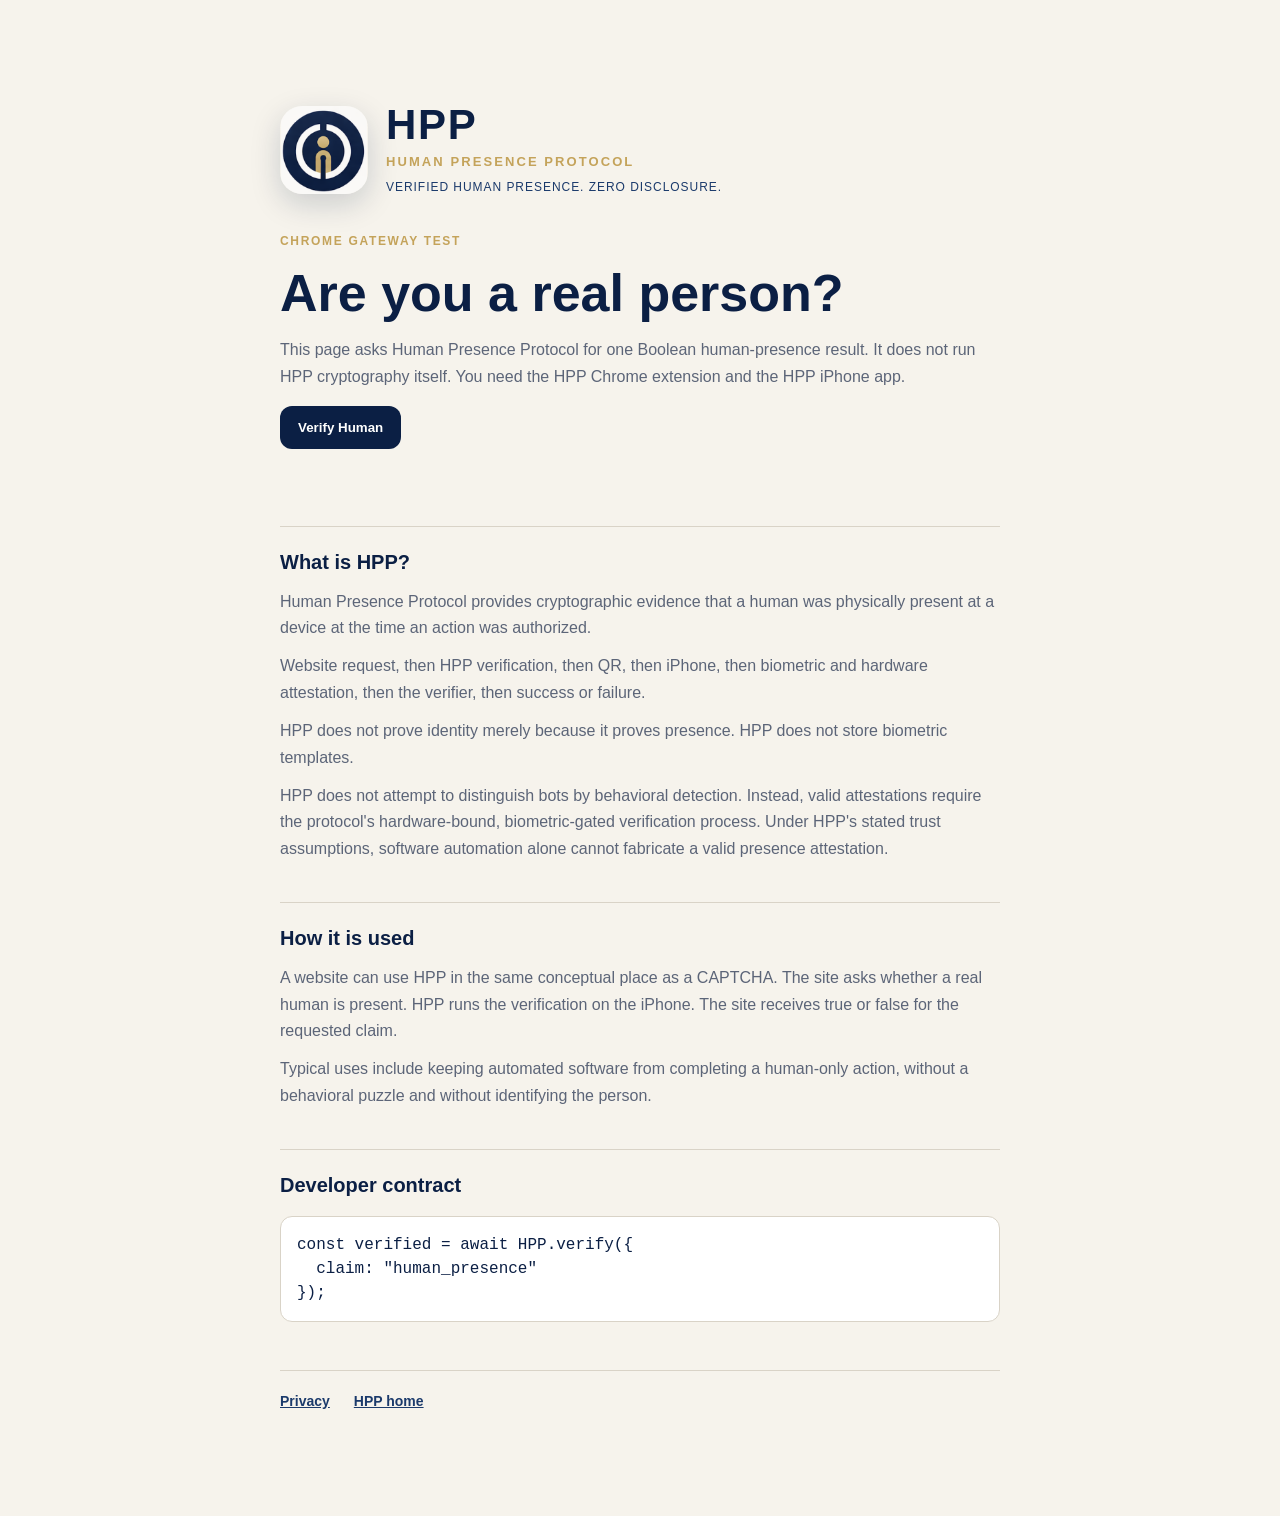
==== Dev/Chrome/index.html @ 30cedc70 "Publish the HPP Chrome Gateway test site and its privacy policy. Puts the branded demo at /Dev/Chrom" ====
<!doctype html>
<html lang="en">
  <head>
    <meta charset="utf-8">
    <meta name="viewport" content="width=device-width, initial-scale=1">
    <meta http-equiv="Content-Security-Policy" content="default-src 'self'; script-src 'self'; style-src 'self'; img-src 'self'; base-uri 'self'; form-action 'self'">
    <title>Human Presence Protocol</title>
    <link rel="stylesheet" href="style.css">
    <link rel="icon" href="icons/hpp-icon.png" type="image/png">
  </head>
  <body>
    <main>
      <header class="brand">
        <img class="brand-mark" src="icons/hpp-icon.png" width="88" height="88" alt="Human Presence Protocol">
        <div class="brand-text">
          <div class="wordmark">HPP</div>
          <div class="product">Human Presence Protocol</div>
          <div class="tagline">Verified human presence. Zero disclosure.</div>
        </div>
      </header>
      <p class="kicker">Chrome Gateway test</p>
      <h1>Are you a real person?</h1>
      <p class="lead">This page asks Human Presence Protocol for one Boolean human-presence result. It does not run HPP cryptography itself. You need the HPP Chrome extension and the HPP iPhone app.</p>
      <button id="verify" type="button">Verify Human</button>
      <div id="result" aria-live="polite"></div>
      <section class="about">
        <h2>What is HPP?</h2>
        <p>Human Presence Protocol provides cryptographic evidence that a human was physically present at a device at the time an action was authorized.</p>
        <p>Website request, then HPP verification, then QR, then iPhone, then biometric and hardware attestation, then the verifier, then success or failure.</p>
        <p>HPP does not prove identity merely because it proves presence. HPP does not store biometric templates.</p>
        <p>HPP does not attempt to distinguish bots by behavioral detection. Instead, valid attestations require the protocol's hardware-bound, biometric-gated verification process. Under HPP's stated trust assumptions, software automation alone cannot fabricate a valid presence attestation.</p>
      </section>
      <section class="about">
        <h2>How it is used</h2>
        <p>A website can use HPP in the same conceptual place as a CAPTCHA. The site asks whether a real human is present. HPP runs the verification on the iPhone. The site receives true or false for the requested claim.</p>
        <p>Typical uses include keeping automated software from completing a human-only action, without a behavioral puzzle and without identifying the person.</p>
      </section>
      <section>
        <h2>Developer contract</h2>
        <pre>const verified = await HPP.verify({
  claim: "human_presence"
});</pre>
      </section>
      <nav class="site-foot" aria-label="Site">
        <a href="Privacy/">Privacy</a>
        <a href="https://humanpresenceprotocol.com/">HPP home</a>
      </nav>
    </main>
    <script src="hpp-web.js"></script>
    <script src="app.js"></script>
  </body>
</html>
---- Dev/Chrome/style.css ----
:root {
  --navy: #0b1f44;
  --navy-2: #1b3a6b;
  --gold: #c4a35a;
  --cream: #f6f3ec;
  --ink: #1a2744;
  --muted: #5c6578;
  --line: #d9d3c7;
}

body {
  margin: 0;
  background: var(--cream);
  color: var(--ink);
  font: 16px/1.5 -apple-system, BlinkMacSystemFont, "Segoe UI", sans-serif;
}

main {
  max-width: 720px;
  margin: 8vh auto;
  padding: 32px;
}

.brand {
  display: flex;
  align-items: center;
  gap: 18px;
  margin-bottom: 36px;
}

.brand-mark {
  width: 88px;
  height: 88px;
  border-radius: 22px;
  box-shadow: 0 10px 30px rgba(11, 31, 68, 0.18);
}

.wordmark {
  font-size: 42px;
  font-weight: 800;
  letter-spacing: 0.04em;
  color: var(--navy);
  line-height: 1;
}

.product {
  margin-top: 6px;
  font-size: 13px;
  letter-spacing: 0.16em;
  text-transform: uppercase;
  color: var(--gold);
  font-weight: 700;
}

.tagline {
  margin-top: 6px;
  font-size: 12px;
  letter-spacing: 0.08em;
  text-transform: uppercase;
  color: var(--navy-2);
}

.kicker {
  margin: 0 0 8px;
  font-size: 12px;
  letter-spacing: 0.14em;
  text-transform: uppercase;
  color: var(--gold);
  font-weight: 700;
}

h1 {
  font-size: clamp(32px, 6vw, 52px);
  line-height: 1.08;
  margin: 14px 0;
  color: var(--navy);
  overflow-wrap: anywhere;
}

.lead,
p {
  color: var(--muted);
  line-height: 1.65;
}

h2 {
  color: var(--navy);
  font-size: 20px;
  margin: 0 0 12px;
}

button,
a.btn {
  display: inline-block;
  border: 0;
  border-radius: 12px;
  padding: 14px 18px;
  background: var(--navy);
  color: #fff;
  font-weight: 700;
  cursor: pointer;
  text-decoration: none;
}

button:hover,
a.btn:hover {
  background: var(--navy-2);
}

a {
  color: var(--navy-2);
  font-weight: 600;
}

.site-foot {
  margin-top: 48px;
  padding-top: 20px;
  border-top: 1px solid var(--line);
  display: flex;
  flex-wrap: wrap;
  gap: 16px 24px;
  font-size: 14px;
}

.site-foot a {
  color: var(--navy-2);
}

.meta {
  font-size: 13px;
  letter-spacing: 0.04em;
  text-transform: uppercase;
  color: var(--gold);
  font-weight: 700;
}

.policy h2 {
  margin-top: 8px;
}

.policy h3 {
  color: var(--navy);
  font-size: 16px;
  margin: 20px 0 8px;
}

.policy ul {
  color: var(--muted);
  line-height: 1.65;
  padding-left: 1.2em;
}

.policy li {
  margin: 0 0 8px;
}

.policy table {
  width: 100%;
  border-collapse: collapse;
  font-size: 14px;
}

.policy th,
.policy td {
  text-align: left;
  vertical-align: top;
  padding: 10px 12px 10px 0;
  border-bottom: 1px solid var(--line);
}

.policy th {
  color: var(--navy);
  font-size: 12px;
  letter-spacing: 0.08em;
  text-transform: uppercase;
}

.contact {
  background: #fff;
  border: 1px solid var(--line);
  border-radius: 12px;
  padding: 16px 18px;
}

#result {
  min-height: 1.4em;
  margin-top: 14px;
  color: var(--navy);
  font-weight: 600;
}

section {
  margin-top: 40px;
  border-top: 1px solid var(--line);
  padding-top: 20px;
}

.about p {
  margin: 0 0 12px;
}

pre {
  overflow: auto;
  background: #fff;
  color: var(--navy);
  padding: 16px;
  border-radius: 12px;
  border: 1px solid var(--line);
}

.success .brand {
  margin-bottom: 24px;
}

.success a.btn {
  margin-top: 20px;
}
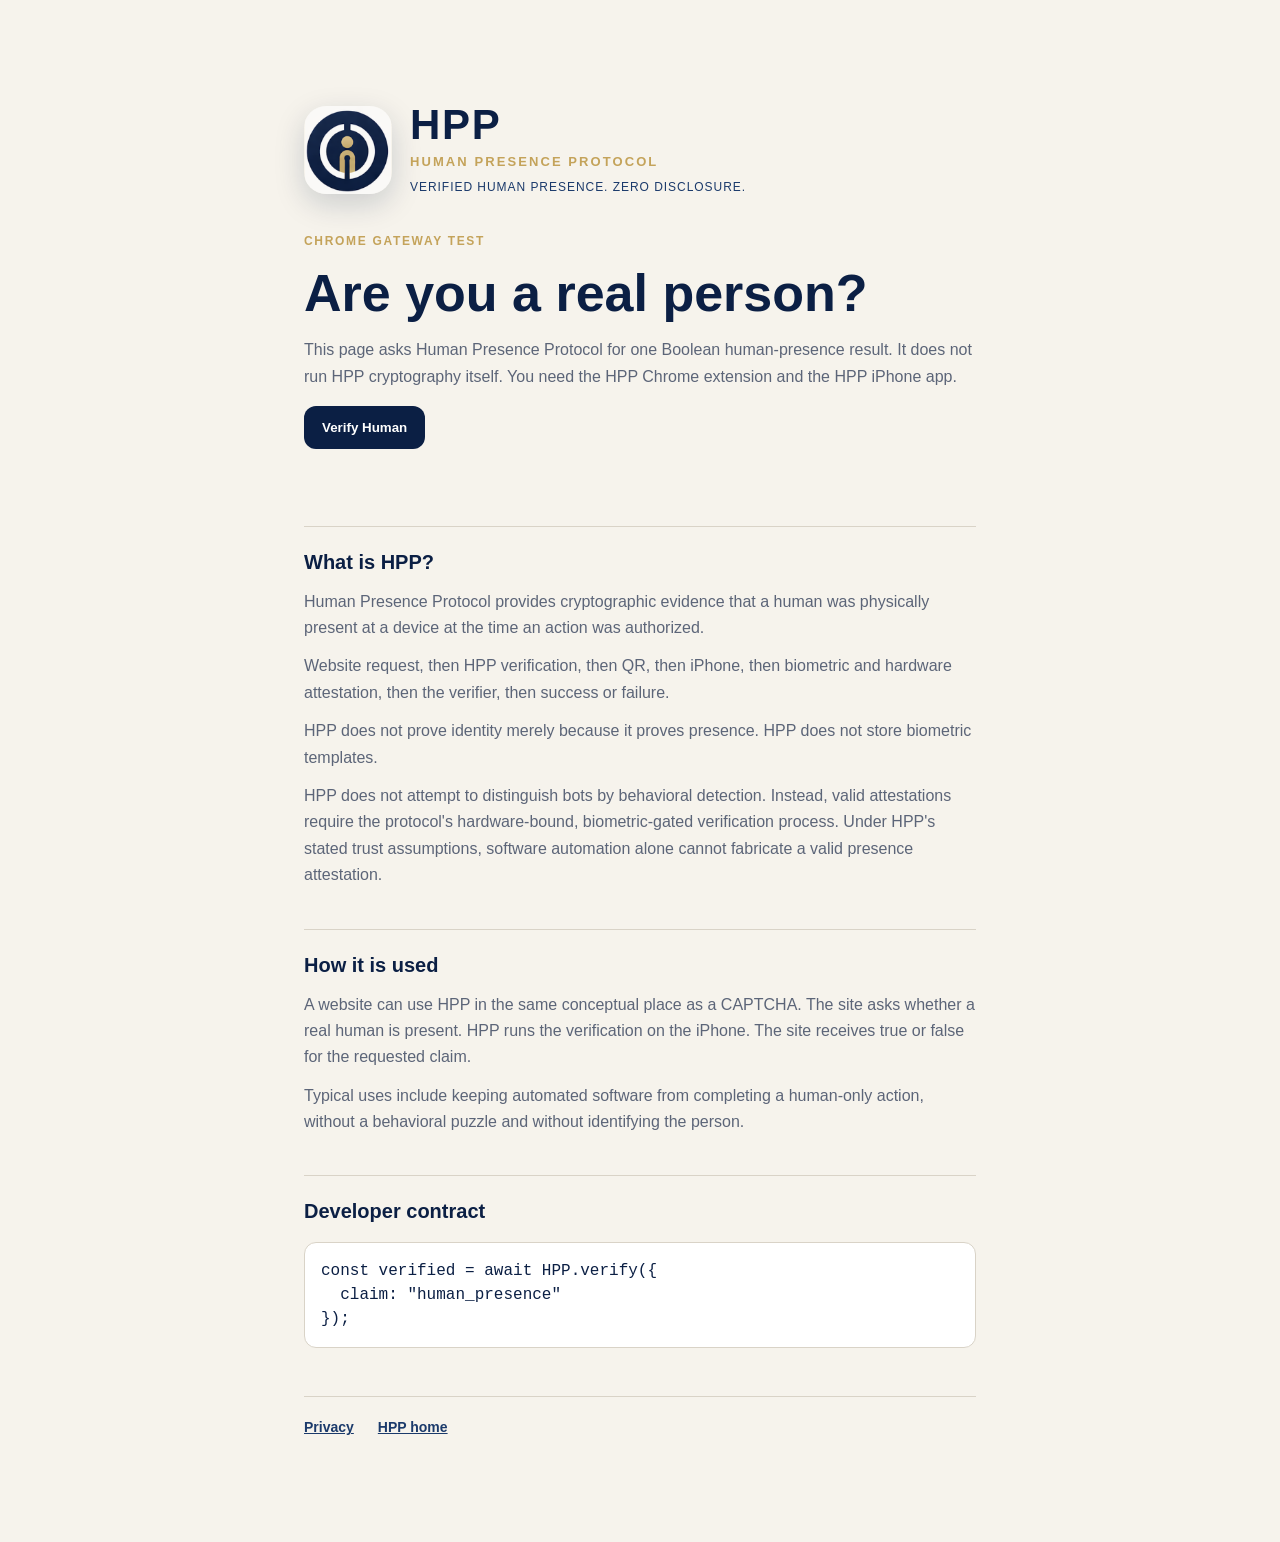
==== commit 97a276c1: "Keep the Chrome Privacy page inside the viewport. Use border-box sizing so padding no longer makes t" ====
--- a/Dev/Chrome/index.html
+++ b/Dev/Chrome/index.html
@@ -5,7 +5,7 @@
     <meta name="viewport" content="width=device-width, initial-scale=1">
     <meta http-equiv="Content-Security-Policy" content="default-src 'self'; script-src 'self'; style-src 'self'; img-src 'self'; base-uri 'self'; form-action 'self'">
     <title>Human Presence Protocol</title>
-    <link rel="stylesheet" href="style.css">
+    <link rel="stylesheet" href="style.css?v=20260910d">
     <link rel="icon" href="icons/hpp-icon.png" type="image/png">
   </head>
   <body>
@@ -47,6 +47,6 @@
       </nav>
     </main>
     <script src="hpp-web.js"></script>
-    <script src="app.js"></script>
+    <script src="app.js?v=20260910-live"></script>
   </body>
 </html>
--- a/Dev/Chrome/style.css
+++ b/Dev/Chrome/style.css
@@ -8,6 +8,16 @@
   --line: #d9d3c7;
 }
 
+*,
+*::before,
+*::after {
+  box-sizing: border-box;
+}
+
+html {
+  overflow-x: hidden;
+}
+
 body {
   margin: 0;
   background: var(--cream);
@@ -17,15 +27,35 @@
 
 main {
   max-width: 720px;
+  width: 100%;
   margin: 8vh auto;
-  padding: 32px;
+  padding: 32px 24px;
+}
+
+h1 {
+  font-size: clamp(28px, 5vw, 44px);
+  line-height: 1.15;
+  margin: 14px 0;
+  color: var(--navy);
+  overflow-wrap: break-word;
+}
+
+main > h1 {
+  font-size: clamp(32px, 6vw, 52px);
+  line-height: 1.08;
 }
 
 .brand {
   display: flex;
   align-items: center;
+  flex-wrap: wrap;
   gap: 18px;
   margin-bottom: 36px;
+}
+
+.brand-text {
+  min-width: 0;
+  flex: 1 1 220px;
 }
 
 .brand-mark {
@@ -67,14 +97,6 @@
   text-transform: uppercase;
   color: var(--gold);
   font-weight: 700;
-}
-
-h1 {
-  font-size: clamp(32px, 6vw, 52px);
-  line-height: 1.08;
-  margin: 14px 0;
-  color: var(--navy);
-  overflow-wrap: anywhere;
 }
 
 .lead,
@@ -132,6 +154,7 @@
   text-transform: uppercase;
   color: var(--gold);
   font-weight: 700;
+  overflow-wrap: anywhere;
 }
 
 .policy h2 {
@@ -158,6 +181,7 @@
   width: 100%;
   border-collapse: collapse;
   font-size: 14px;
+  table-layout: fixed;
 }
 
 .policy th,
@@ -166,6 +190,46 @@
   vertical-align: top;
   padding: 10px 12px 10px 0;
   border-bottom: 1px solid var(--line);
+  overflow-wrap: break-word;
+}
+
+.policy th:first-child,
+.policy td:first-child {
+  width: 34%;
+  padding-right: 16px;
+}
+
+.policy code {
+  font-family: ui-monospace, SFMono-Regular, Menlo, monospace;
+  font-size: 0.92em;
+  white-space: nowrap;
+}
+
+@media (max-width: 640px) {
+  main {
+    margin: 4vh auto;
+    padding: 20px 16px;
+  }
+
+  .policy table,
+  .policy thead,
+  .policy tbody,
+  .policy tr,
+  .policy th,
+  .policy td {
+    display: block;
+    width: 100%;
+  }
+
+  .policy th {
+    border-bottom: 0;
+    padding-bottom: 2px;
+  }
+
+  .policy td {
+    padding-top: 0;
+    margin-bottom: 12px;
+  }
 }
 
 .policy th {
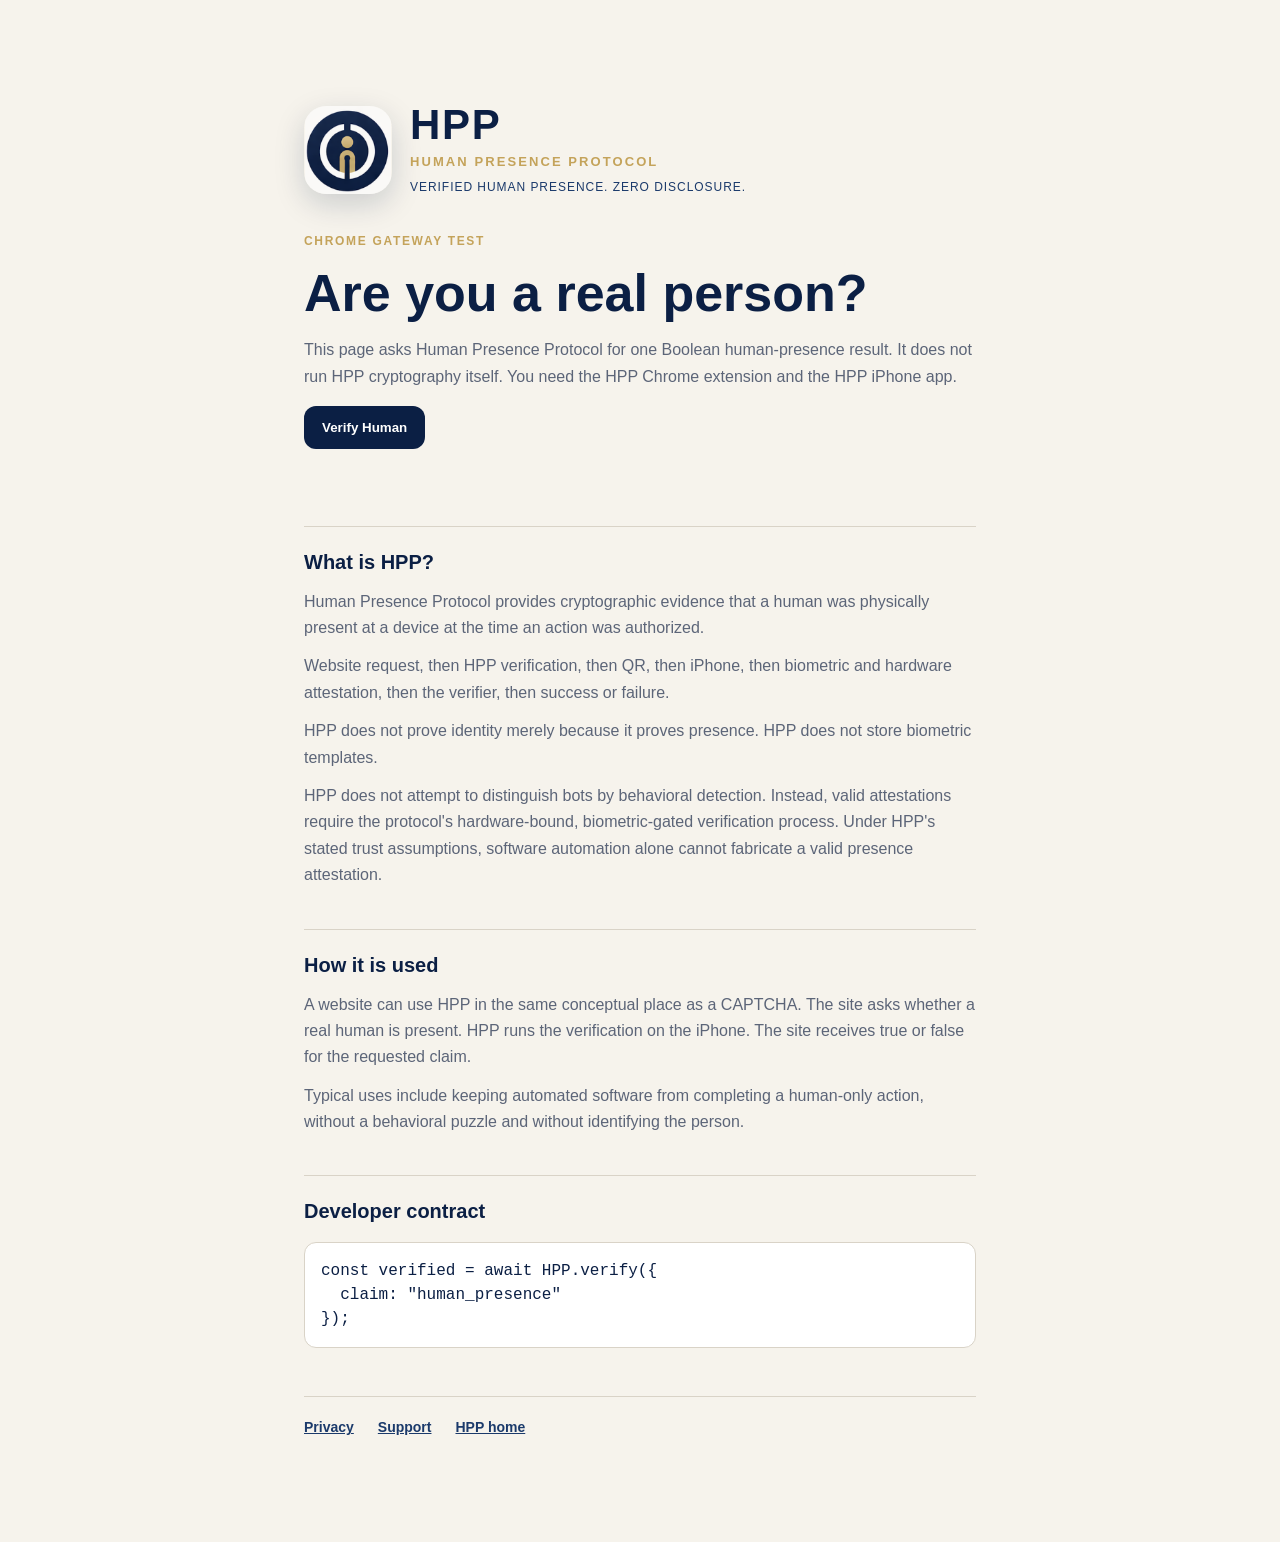
==== commit 6024d84c: "Add Chrome Gateway support page and footer links. Co-authored-by: Cursor <cursoragent@cursor.com>" ====
--- a/Dev/Chrome/index.html
+++ b/Dev/Chrome/index.html
@@ -43,10 +43,11 @@
       </section>
       <nav class="site-foot" aria-label="Site">
         <a href="Privacy/">Privacy</a>
+        <a href="Support/">Support</a>
         <a href="https://humanpresenceprotocol.com/">HPP home</a>
       </nav>
     </main>
     <script src="hpp-web.js"></script>
-    <script src="app.js?v=20260910-live"></script>
+    <script src="app.js?v=20260910-verified"></script>
   </body>
 </html>
--- a/Dev/Chrome/style.css
+++ b/Dev/Chrome/style.css
@@ -167,7 +167,8 @@
   margin: 20px 0 8px;
 }
 
-.policy ul {
+.policy ul,
+.policy ol {
   color: var(--muted);
   line-height: 1.65;
   padding-left: 1.2em;
